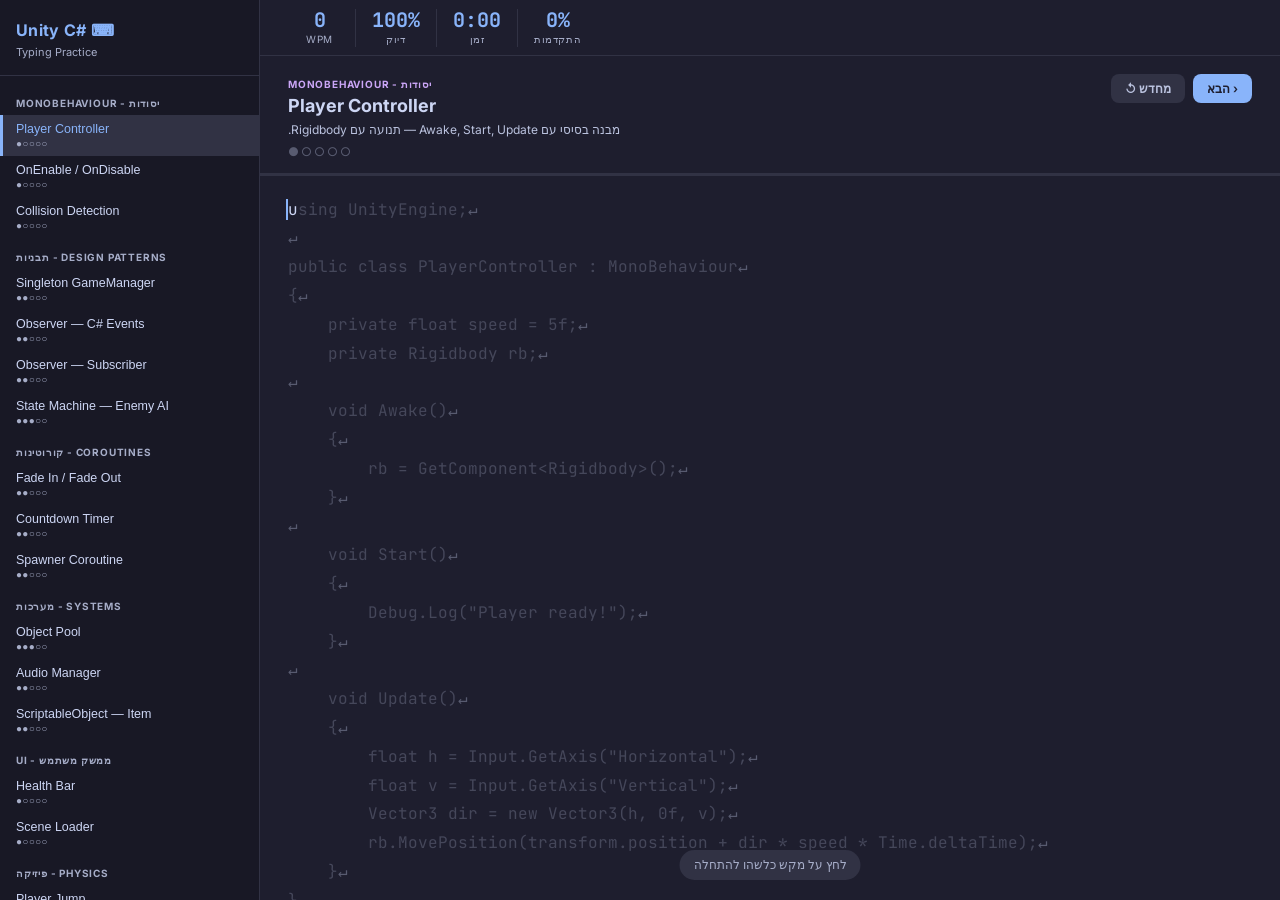
==== typing-practice/index.html @ 2d7cee96 "Add Unity C# typing practice web app Full typing practice app (TypingClub-style) for C# Unity code: " ====
<!DOCTYPE html>
<html lang="he" dir="ltr">
<head>
    <meta charset="UTF-8">
    <meta name="viewport" content="width=device-width, initial-scale=1.0">
    <title>Unity C# Typing Practice</title>
    <link rel="preconnect" href="https://fonts.googleapis.com">
    <link rel="preconnect" href="https://fonts.gstatic.com" crossorigin>
    <link href="https://fonts.googleapis.com/css2?family=JetBrains+Mono:wght@400;500;700&family=Inter:wght@400;500;600;700;800&display=swap" rel="stylesheet">
    <link rel="stylesheet" href="style.css">
</head>
<body>
<div class="app">

    <!-- ── Sidebar ── -->
    <aside class="sidebar">
        <div class="sidebar-header">
            <h1>Unity C# ⌨</h1>
            <p>Typing Practice</p>
        </div>
        <div class="lesson-list" id="lesson-list"></div>
    </aside>

    <!-- ── Main ── -->
    <main class="main">

        <!-- Stats Bar -->
        <div class="stats-bar">
            <div class="stat">
                <span class="stat-value" id="wpm">0</span>
                <span class="stat-label">WPM</span>
            </div>
            <div class="stat">
                <span class="stat-value" id="accuracy">100%</span>
                <span class="stat-label">דיוק</span>
            </div>
            <div class="stat">
                <span class="stat-value" id="timer">0:00</span>
                <span class="stat-label">זמן</span>
            </div>
            <div class="stat">
                <span class="stat-value" id="progress-pct">0%</span>
                <span class="stat-label">התקדמות</span>
            </div>
        </div>

        <!-- Lesson Header -->
        <div class="lesson-header">
            <div class="lesson-meta">
                <span class="lesson-category" id="lesson-category"></span>
                <h2 class="lesson-title" id="lesson-title"></h2>
                <p class="lesson-desc" id="lesson-desc"></p>
                <div class="difficulty-stars" id="difficulty-stars"></div>
            </div>
            <div class="lesson-controls">
                <button id="btn-restart" class="btn btn-secondary">↺ מחדש</button>
                <button id="btn-next" class="btn btn-primary">הבא ›</button>
            </div>
        </div>

        <!-- Progress Bar -->
        <div class="progress-bar">
            <div class="progress-fill" id="progress-fill"></div>
        </div>

        <!-- Code Display -->
        <div class="code-container">
            <div class="code-display" id="code-display"></div>
        </div>

        <!-- Hint -->
        <div class="hint" id="hint">לחץ על מקש כלשהו להתחלה</div>

        <!-- Completion Overlay -->
        <div class="completion" id="completion">
            <div class="completion-card">
                <h2>✓ שיעור הושלם!</h2>
                <div class="completion-stars" id="final-stars">☆☆☆</div>
                <div class="completion-stats">
                    <div class="completion-stat">
                        <span class="completion-value" id="final-wpm">0</span>
                        <span class="completion-label">WPM</span>
                    </div>
                    <div class="completion-stat">
                        <span class="completion-value" id="final-accuracy">100%</span>
                        <span class="completion-label">דיוק</span>
                    </div>
                    <div class="completion-stat">
                        <span class="completion-value" id="final-time">0:00</span>
                        <span class="completion-label">זמן</span>
                    </div>
                </div>
                <div class="completion-buttons">
                    <button id="btn-completion-retry" class="btn btn-secondary">↺ שוב</button>
                    <button id="btn-completion-next" class="btn btn-primary">הבא ›</button>
                </div>
            </div>
        </div>

    </main>
</div>

<script src="lessons.js"></script>
<script src="app.js"></script>
</body>
</html>
---- typing-practice/style.css ----
/* ── Variables (Catppuccin Mocha palette) ─────────────────────────── */
:root {
    --bg:          #1e1e2e;
    --bg-sidebar:  #181825;
    --surface0:    #313244;
    --surface1:    #45475a;
    --surface2:    #585b70;
    --text:        #cdd6f4;
    --subtext0:    #a6adc8;
    --subtext1:    #bac2de;
    --green:       #a6e3a1;
    --red:         #f38ba8;
    --blue:        #89b4fa;
    --yellow:      #f9e2af;
    --mauve:       #cba6f7;
    --peach:       #fab387;
    --pending:     #45475a;

    --font-code: 'JetBrains Mono', 'Fira Code', 'Cascadia Code', 'Consolas', monospace;
    --font-ui:   'Inter', -apple-system, BlinkMacSystemFont, 'Segoe UI', sans-serif;

    --sidebar-width: 260px;
    --header-height: 56px;
    --radius: 8px;
}

/* ── Reset ────────────────────────────────────────────────────────── */
*, *::before, *::after { box-sizing: border-box; margin: 0; padding: 0; }
html, body { height: 100%; overflow: hidden; }

body {
    font-family: var(--font-ui);
    background: var(--bg);
    color: var(--text);
    font-size: 14px;
    line-height: 1.5;
}

/* ── Layout ───────────────────────────────────────────────────────── */
.app {
    display: flex;
    height: 100vh;
    overflow: hidden;
}

/* ── Sidebar ──────────────────────────────────────────────────────── */
.sidebar {
    width: var(--sidebar-width);
    min-width: var(--sidebar-width);
    background: var(--bg-sidebar);
    display: flex;
    flex-direction: column;
    overflow: hidden;
    border-right: 1px solid var(--surface0);
}

.sidebar-header {
    padding: 18px 16px 14px;
    border-bottom: 1px solid var(--surface0);
    flex-shrink: 0;
}

.sidebar-header h1 {
    font-size: 16px;
    font-weight: 700;
    color: var(--blue);
    letter-spacing: 0.3px;
}

.sidebar-header p {
    font-size: 11px;
    color: var(--subtext0);
    margin-top: 2px;
}

.lesson-list {
    flex: 1;
    overflow-y: auto;
    padding: 8px 0;
}

.lesson-list::-webkit-scrollbar { width: 4px; }
.lesson-list::-webkit-scrollbar-track { background: transparent; }
.lesson-list::-webkit-scrollbar-thumb { background: var(--surface1); border-radius: 2px; }

.sidebar-category {
    font-size: 10px;
    font-weight: 700;
    text-transform: uppercase;
    letter-spacing: 0.8px;
    color: var(--subtext0);
    padding: 12px 16px 4px;
}

.lesson-btn {
    display: flex;
    flex-direction: column;
    width: 100%;
    text-align: left;
    background: none;
    border: none;
    cursor: pointer;
    padding: 7px 16px;
    gap: 2px;
    transition: background 0.12s;
}

.lesson-btn:hover { background: var(--surface0); }

.lesson-btn.active {
    background: var(--surface0);
    border-left: 3px solid var(--blue);
    padding-left: 13px;
}

.lesson-btn-title {
    font-size: 12.5px;
    color: var(--text);
    font-weight: 500;
}

.lesson-btn.active .lesson-btn-title { color: var(--blue); }

.lesson-btn-meta {
    font-size: 10px;
    color: var(--subtext0);
    display: flex;
    align-items: center;
    gap: 6px;
    letter-spacing: 0.3px;
}

.stars { color: var(--yellow); }

/* ── Main ─────────────────────────────────────────────────────────── */
.main {
    flex: 1;
    display: flex;
    flex-direction: column;
    overflow: hidden;
    position: relative;
}

/* ── Stats Bar ────────────────────────────────────────────────────── */
.stats-bar {
    display: flex;
    align-items: center;
    gap: 0;
    height: var(--header-height);
    border-bottom: 1px solid var(--surface0);
    flex-shrink: 0;
    padding: 0 24px;
}

.stat {
    display: flex;
    flex-direction: column;
    align-items: center;
    min-width: 72px;
    padding: 0 16px;
    border-right: 1px solid var(--surface0);
}

.stat:last-child { border-right: none; }

.stat-value {
    font-family: var(--font-code);
    font-size: 20px;
    font-weight: 700;
    color: var(--blue);
    line-height: 1.1;
}

.stat-label {
    font-size: 10px;
    color: var(--subtext0);
    text-transform: uppercase;
    letter-spacing: 0.6px;
    margin-top: 1px;
}

/* ── Lesson Header ────────────────────────────────────────────────── */
.lesson-header {
    display: flex;
    align-items: flex-start;
    justify-content: space-between;
    padding: 16px 28px 12px;
    flex-shrink: 0;
    gap: 16px;
}

.lesson-category {
    font-size: 10px;
    font-weight: 700;
    text-transform: uppercase;
    letter-spacing: 0.8px;
    color: var(--mauve);
}

.lesson-title {
    font-size: 18px;
    font-weight: 700;
    color: var(--text);
    margin-top: 2px;
    line-height: 1.2;
}

.lesson-desc {
    font-size: 12px;
    color: var(--subtext1);
    margin-top: 4px;
    direction: rtl;
}

.difficulty-stars {
    font-size: 12px;
    color: var(--surface2);
    margin-top: 4px;
    letter-spacing: 2px;
}

.lesson-controls {
    display: flex;
    gap: 8px;
    flex-shrink: 0;
    align-items: center;
    margin-top: 2px;
}

/* ── Buttons ──────────────────────────────────────────────────────── */
.btn {
    border: none;
    border-radius: var(--radius);
    cursor: pointer;
    font-family: var(--font-ui);
    font-size: 12px;
    font-weight: 600;
    padding: 7px 14px;
    transition: all 0.15s;
    white-space: nowrap;
}

.btn-secondary {
    background: var(--surface0);
    color: var(--subtext1);
}
.btn-secondary:hover { background: var(--surface1); color: var(--text); }

.btn-primary {
    background: var(--blue);
    color: var(--bg);
}
.btn-primary:hover { opacity: 0.88; }

/* ── Progress Bar ─────────────────────────────────────────────────── */
.progress-bar {
    height: 3px;
    background: var(--surface0);
    flex-shrink: 0;
}

.progress-fill {
    height: 100%;
    background: var(--blue);
    width: 0%;
    transition: width 0.1s linear;
}

/* ── Code Area ────────────────────────────────────────────────────── */
.code-container {
    flex: 1;
    overflow-y: auto;
    overflow-x: auto;
    padding: 20px 28px 28px;
    position: relative;
}

.code-container::-webkit-scrollbar { width: 6px; height: 6px; }
.code-container::-webkit-scrollbar-track { background: transparent; }
.code-container::-webkit-scrollbar-thumb { background: var(--surface1); border-radius: 3px; }

.code-display {
    font-family: var(--font-code);
    font-size: 16px;
    line-height: 1.8;
    white-space: pre;
    tab-size: 4;
    user-select: none;
    display: inline-block;
    min-width: 100%;
}

/* ── Character States ─────────────────────────────────────────────── */
.char { display: inline; }

.char-pending  { color: var(--pending); }

.char-correct  { color: var(--green); }

.char-current  {
    color: var(--text);
    box-shadow: -2px 0 0 var(--blue);
    animation: cursor-blink 1s step-end infinite;
}

.char-current.char-wrong {
    color: var(--bg);
    background: var(--red);
    border-radius: 2px;
    box-shadow: none;
    animation: none;
}

/* Newline indicator */
.char-newline { color: var(--surface2) !important; }
.char-correct.char-newline { color: var(--green) !important; opacity: 0.6; }

@keyframes cursor-blink {
    0%, 100% { box-shadow: -2px 0 0 var(--blue); }
    50%       { box-shadow: -2px 0 0 transparent; }
}

@keyframes shake-x {
    0%, 100% { transform: translateX(0); }
    20%       { transform: translateX(-4px); }
    60%       { transform: translateX(4px); }
}

.shake { animation: shake-x 0.25s ease; }

/* ── Hint ─────────────────────────────────────────────────────────── */
.hint {
    position: absolute;
    bottom: 20px;
    left: 50%;
    transform: translateX(-50%);
    font-size: 12px;
    color: var(--subtext0);
    background: var(--surface0);
    padding: 6px 14px;
    border-radius: 20px;
    pointer-events: none;
    white-space: nowrap;
}

/* ── Completion Screen ────────────────────────────────────────────── */
.completion {
    position: absolute;
    inset: 0;
    background: rgba(30, 30, 46, 0.88);
    backdrop-filter: blur(8px);
    display: flex;
    align-items: center;
    justify-content: center;
    opacity: 0;
    pointer-events: none;
    transition: opacity 0.25s;
    z-index: 10;
}

.completion.visible {
    opacity: 1;
    pointer-events: all;
}

.completion-card {
    background: var(--bg-sidebar);
    border: 1px solid var(--surface0);
    border-radius: 16px;
    padding: 32px 40px;
    text-align: center;
    min-width: 340px;
    box-shadow: 0 20px 60px rgba(0,0,0,0.5);
}

.completion-card h2 {
    font-size: 24px;
    font-weight: 800;
    color: var(--green);
    margin-bottom: 6px;
}

.completion-stars {
    font-size: 28px;
    color: var(--yellow);
    letter-spacing: 4px;
    margin: 8px 0 20px;
}

.completion-stats {
    display: flex;
    justify-content: center;
    gap: 24px;
    margin-bottom: 24px;
}

.completion-stat {
    display: flex;
    flex-direction: column;
    align-items: center;
    gap: 4px;
}

.completion-value {
    font-family: var(--font-code);
    font-size: 28px;
    font-weight: 700;
    color: var(--blue);
}

.completion-label {
    font-size: 11px;
    color: var(--subtext0);
    text-transform: uppercase;
    letter-spacing: 0.8px;
}

.completion-buttons {
    display: flex;
    gap: 10px;
    justify-content: center;
}

.completion-buttons .btn { padding: 10px 22px; font-size: 14px; }

/* ── Responsive ───────────────────────────────────────────────────── */
@media (max-width: 700px) {
    .sidebar { width: 200px; min-width: 200px; }
    .code-display { font-size: 13px; }
    .stat { min-width: 56px; padding: 0 10px; }
    .stat-value { font-size: 16px; }
    .lesson-header { padding: 12px 16px 8px; }
    .code-container { padding: 12px 16px 20px; }
}
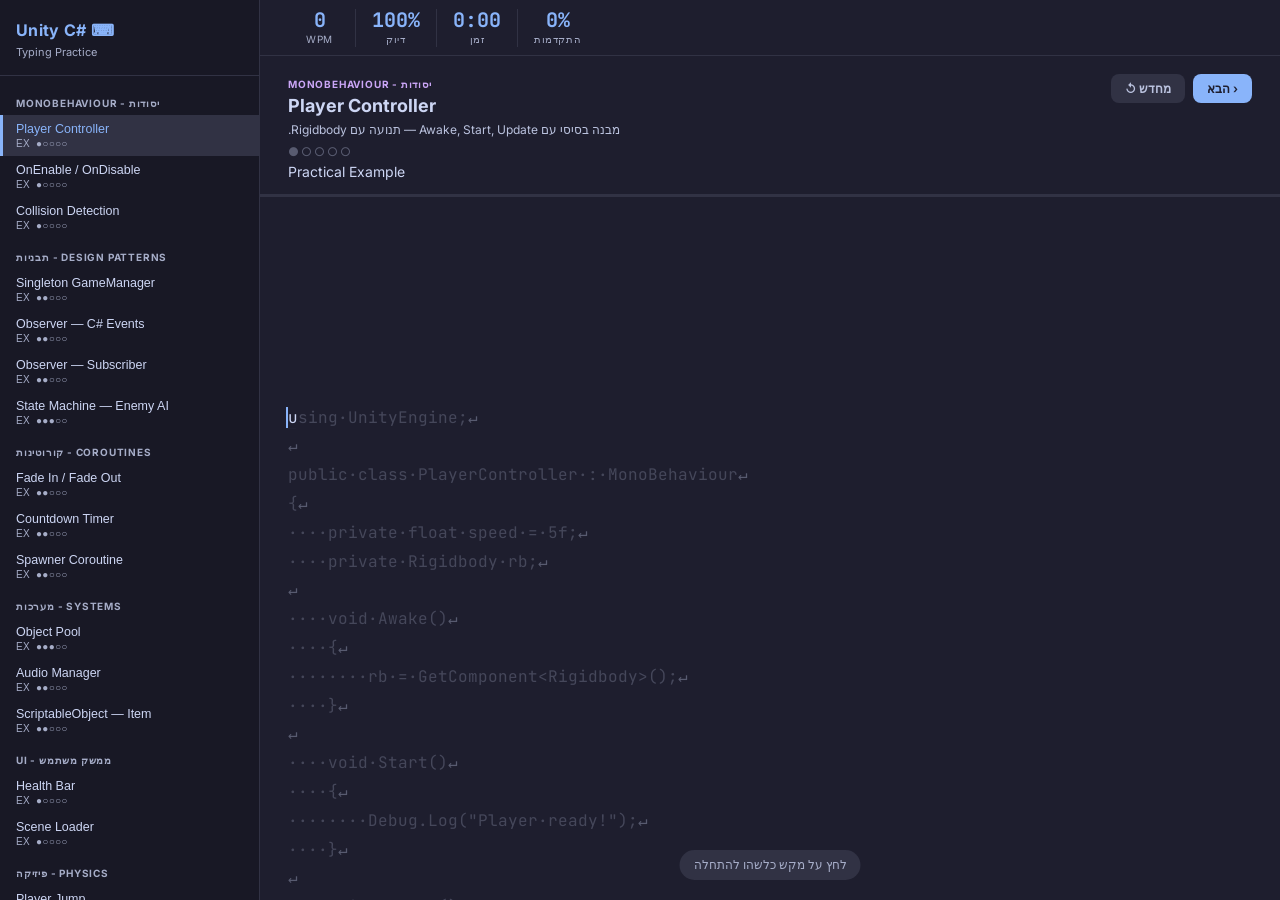
==== commit da3b5a22: "Overhaul typing practice: typewriter scroll + Unity API content Scrolling — typewriter effect: - ove" ====
--- a/typing-practice/index.html
+++ b/typing-practice/index.html
@@ -51,6 +51,7 @@
                 <h2 class="lesson-title" id="lesson-title"></h2>
                 <p class="lesson-desc" id="lesson-desc"></p>
                 <div class="difficulty-stars" id="difficulty-stars"></div>
+                <span id="lesson-type-badge" class="lesson-type-label type-api"></span>
             </div>
             <div class="lesson-controls">
                 <button id="btn-restart" class="btn btn-secondary">↺ מחדש</button>
@@ -64,7 +65,7 @@
         </div>
 
         <!-- Code Display -->
-        <div class="code-container">
+        <div class="code-container" id="code-container">
             <div class="code-display" id="code-display"></div>
         </div>
 
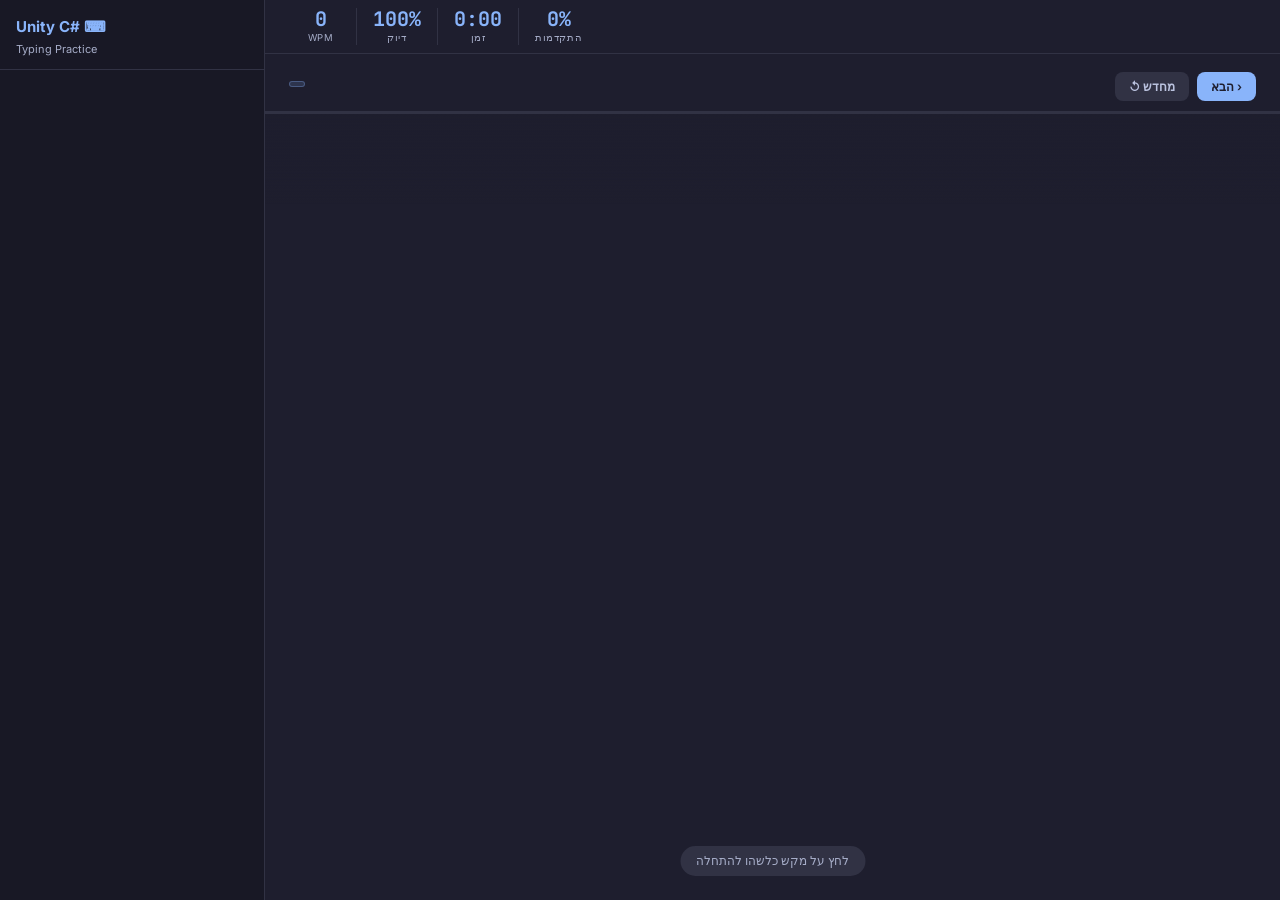
==== commit fd3814d4: "Restructure lessons into folders: api/, examples/, shell-bound/" ====
--- a/typing-practice/index.html
+++ b/typing-practice/index.html
@@ -12,16 +12,16 @@
 <body>
 <div class="app">
 
-    <!-- ── Sidebar ── -->
+    <!-- Sidebar -->
     <aside class="sidebar">
         <div class="sidebar-header">
-            <h1>Unity C# ⌨</h1>
+            <h1>Unity C# &#x2328;</h1>
             <p>Typing Practice</p>
         </div>
         <div class="lesson-list" id="lesson-list"></div>
     </aside>
 
-    <!-- ── Main ── -->
+    <!-- Main -->
     <main class="main">
 
         <!-- Stats Bar -->
@@ -32,15 +32,15 @@
             </div>
             <div class="stat">
                 <span class="stat-value" id="accuracy">100%</span>
-                <span class="stat-label">דיוק</span>
+                <span class="stat-label">&#x05D3;&#x05D9;&#x05D5;&#x05E7;</span>
             </div>
             <div class="stat">
                 <span class="stat-value" id="timer">0:00</span>
-                <span class="stat-label">זמן</span>
+                <span class="stat-label">&#x05D6;&#x05DE;&#x05DF;</span>
             </div>
             <div class="stat">
                 <span class="stat-value" id="progress-pct">0%</span>
-                <span class="stat-label">התקדמות</span>
+                <span class="stat-label">&#x05D4;&#x05EA;&#x05E7;&#x05D3;&#x05DE;&#x05D5;&#x05EA;</span>
             </div>
         </div>
 
@@ -54,8 +54,8 @@
                 <span id="lesson-type-badge" class="lesson-type-label type-api"></span>
             </div>
             <div class="lesson-controls">
-                <button id="btn-restart" class="btn btn-secondary">↺ מחדש</button>
-                <button id="btn-next" class="btn btn-primary">הבא ›</button>
+                <button id="btn-restart" class="btn btn-secondary">&#x21BA; &#x05DE;&#x05D7;&#x05D3;&#x05E9;</button>
+                <button id="btn-next" class="btn btn-primary">&#x05D4;&#x05D1;&#x05D0; &#x203A;</button>
             </div>
         </div>
 
@@ -70,13 +70,13 @@
         </div>
 
         <!-- Hint -->
-        <div class="hint" id="hint">לחץ על מקש כלשהו להתחלה</div>
+        <div class="hint" id="hint">&#x05DC;&#x05D7;&#x05E5; &#x05E2;&#x05DC; &#x05DE;&#x05E7;&#x05E9; &#x05DB;&#x05DC;&#x05E9;&#x05D4;&#x05D5; &#x05DC;&#x05D4;&#x05EA;&#x05D7;&#x05DC;&#x05D4;</div>
 
         <!-- Completion Overlay -->
         <div class="completion" id="completion">
             <div class="completion-card">
-                <h2>✓ שיעור הושלם!</h2>
-                <div class="completion-stars" id="final-stars">☆☆☆</div>
+                <h2>&#x2713; &#x05E9;&#x05D9;&#x05E2;&#x05D5;&#x05E8; &#x05D4;&#x05D5;&#x05E9;&#x05DC;&#x05DD;!</h2>
+                <div class="completion-stars" id="final-stars">&#x2606;&#x2606;&#x2606;</div>
                 <div class="completion-stats">
                     <div class="completion-stat">
                         <span class="completion-value" id="final-wpm">0</span>
@@ -84,16 +84,16 @@
                     </div>
                     <div class="completion-stat">
                         <span class="completion-value" id="final-accuracy">100%</span>
-                        <span class="completion-label">דיוק</span>
+                        <span class="completion-label">&#x05D3;&#x05D9;&#x05D5;&#x05E7;</span>
                     </div>
                     <div class="completion-stat">
                         <span class="completion-value" id="final-time">0:00</span>
-                        <span class="completion-label">זמן</span>
+                        <span class="completion-label">&#x05D6;&#x05DE;&#x05DF;</span>
                     </div>
                 </div>
                 <div class="completion-buttons">
-                    <button id="btn-completion-retry" class="btn btn-secondary">↺ שוב</button>
-                    <button id="btn-completion-next" class="btn btn-primary">הבא ›</button>
+                    <button id="btn-completion-retry" class="btn btn-secondary">&#x21BA; &#x05E9;&#x05D5;&#x05D1;</button>
+                    <button id="btn-completion-next" class="btn btn-primary">&#x05D4;&#x05D1;&#x05D0; &#x203A;</button>
                 </div>
             </div>
         </div>
@@ -101,7 +101,11 @@
     </main>
 </div>
 
-<script src="lessons.js"></script>
+<!-- Lesson packs — add new packs by adding a <script> here -->
+<script src="lessons/api/lessons-api.js"></script>
+<script src="lessons/shell-bound/lessons-shell-bound.js"></script>
+<script src="lessons/examples/lessons-examples.js"></script>
+<script src="lessons-loader.js"></script>
 <script src="app.js"></script>
 </body>
 </html>
--- a/typing-practice/style.css
+++ b/typing-practice/style.css
@@ -1,4 +1,4 @@
-/* ── Variables (Catppuccin Mocha palette) ─────────────────────────── */
+/* ── Variables (Catppuccin Mocha) ─────────────────────────────────── */
 :root {
     --bg:          #1e1e2e;
     --bg-sidebar:  #181825;
@@ -14,14 +14,16 @@
     --yellow:      #f9e2af;
     --mauve:       #cba6f7;
     --peach:       #fab387;
+    --teal:        #94e2d5;
     --pending:     #45475a;
+    --space-dot:   #3a3a52;
 
     --font-code: 'JetBrains Mono', 'Fira Code', 'Cascadia Code', 'Consolas', monospace;
     --font-ui:   'Inter', -apple-system, BlinkMacSystemFont, 'Segoe UI', sans-serif;
 
-    --sidebar-width: 260px;
-    --header-height: 56px;
-    --radius: 8px;
+    --sidebar-w: 265px;
+    --header-h:  54px;
+    --radius:    8px;
 }
 
 /* ── Reset ────────────────────────────────────────────────────────── */
@@ -45,8 +47,8 @@
 
 /* ── Sidebar ──────────────────────────────────────────────────────── */
 .sidebar {
-    width: var(--sidebar-width);
-    min-width: var(--sidebar-width);
+    width: var(--sidebar-w);
+    min-width: var(--sidebar-w);
     background: var(--bg-sidebar);
     display: flex;
     flex-direction: column;
@@ -55,16 +57,15 @@
 }
 
 .sidebar-header {
-    padding: 18px 16px 14px;
+    padding: 16px 16px 12px;
     border-bottom: 1px solid var(--surface0);
     flex-shrink: 0;
 }
 
 .sidebar-header h1 {
-    font-size: 16px;
+    font-size: 15px;
     font-weight: 700;
     color: var(--blue);
-    letter-spacing: 0.3px;
 }
 
 .sidebar-header p {
@@ -76,10 +77,10 @@
 .lesson-list {
     flex: 1;
     overflow-y: auto;
-    padding: 8px 0;
-}
-
-.lesson-list::-webkit-scrollbar { width: 4px; }
+    padding: 6px 0;
+}
+
+.lesson-list::-webkit-scrollbar { width: 3px; }
 .lesson-list::-webkit-scrollbar-track { background: transparent; }
 .lesson-list::-webkit-scrollbar-thumb { background: var(--surface1); border-radius: 2px; }
 
@@ -89,7 +90,7 @@
     text-transform: uppercase;
     letter-spacing: 0.8px;
     color: var(--subtext0);
-    padding: 12px 16px 4px;
+    padding: 10px 14px 3px;
 }
 
 .lesson-btn {
@@ -99,24 +100,27 @@
     text-align: left;
     background: none;
     border: none;
+    border-left: 3px solid transparent;
     cursor: pointer;
-    padding: 7px 16px;
+    padding: 6px 14px 6px 11px;
     gap: 2px;
-    transition: background 0.12s;
+    transition: background 0.1s;
 }
 
 .lesson-btn:hover { background: var(--surface0); }
 
 .lesson-btn.active {
     background: var(--surface0);
-    border-left: 3px solid var(--blue);
-    padding-left: 13px;
+    border-left-color: var(--blue);
 }
 
 .lesson-btn-title {
-    font-size: 12.5px;
+    font-size: 12px;
     color: var(--text);
     font-weight: 500;
+    white-space: nowrap;
+    overflow: hidden;
+    text-overflow: ellipsis;
 }
 
 .lesson-btn.active .lesson-btn-title { color: var(--blue); }
@@ -126,9 +130,19 @@
     color: var(--subtext0);
     display: flex;
     align-items: center;
-    gap: 6px;
+    gap: 5px;
+}
+
+.badge {
+    font-size: 9px;
+    font-weight: 700;
+    padding: 1px 4px;
+    border-radius: 3px;
     letter-spacing: 0.3px;
 }
+
+.badge-api { background: var(--blue);  color: var(--bg); }
+.badge-ex  { background: var(--teal);  color: var(--bg); }
 
 .stars { color: var(--yellow); }
 
@@ -145,11 +159,11 @@
 .stats-bar {
     display: flex;
     align-items: center;
-    gap: 0;
-    height: var(--header-height);
+    height: var(--header-h);
     border-bottom: 1px solid var(--surface0);
     flex-shrink: 0;
-    padding: 0 24px;
+    padding: 0 20px;
+    gap: 0;
 }
 
 .stat {
@@ -169,10 +183,11 @@
     font-weight: 700;
     color: var(--blue);
     line-height: 1.1;
+    transition: color 0.2s;
 }
 
 .stat-label {
-    font-size: 10px;
+    font-size: 9.5px;
     color: var(--subtext0);
     text-transform: uppercase;
     letter-spacing: 0.6px;
@@ -184,9 +199,10 @@
     display: flex;
     align-items: flex-start;
     justify-content: space-between;
-    padding: 16px 28px 12px;
+    padding: 14px 24px 10px;
     flex-shrink: 0;
     gap: 16px;
+    border-bottom: 1px solid var(--surface0);
 }
 
 .lesson-category {
@@ -198,33 +214,44 @@
 }
 
 .lesson-title {
-    font-size: 18px;
+    font-size: 16px;
     font-weight: 700;
     color: var(--text);
     margin-top: 2px;
-    line-height: 1.2;
 }
 
 .lesson-desc {
-    font-size: 12px;
+    font-size: 11px;
     color: var(--subtext1);
-    margin-top: 4px;
+    margin-top: 3px;
     direction: rtl;
 }
 
 .difficulty-stars {
-    font-size: 12px;
+    font-size: 11px;
     color: var(--surface2);
-    margin-top: 4px;
+    margin-top: 3px;
     letter-spacing: 2px;
 }
+
+.lesson-type-label {
+    display: inline-block;
+    font-size: 10px;
+    font-weight: 700;
+    padding: 2px 7px;
+    border-radius: 4px;
+    margin-top: 5px;
+    letter-spacing: 0.3px;
+}
+
+.type-api     { background: rgba(137,180,250,0.15); color: var(--blue);  border: 1px solid rgba(137,180,250,0.3); }
+.type-example { background: rgba(148,226,213,0.15); color: var(--teal); border: 1px solid rgba(148,226,213,0.3); }
 
 .lesson-controls {
     display: flex;
     gap: 8px;
     flex-shrink: 0;
-    align-items: center;
-    margin-top: 2px;
+    margin-top: 4px;
 }
 
 /* ── Buttons ──────────────────────────────────────────────────────── */
@@ -236,84 +263,111 @@
     font-size: 12px;
     font-weight: 600;
     padding: 7px 14px;
-    transition: all 0.15s;
+    transition: all 0.12s;
     white-space: nowrap;
 }
 
-.btn-secondary {
-    background: var(--surface0);
-    color: var(--subtext1);
-}
+.btn-secondary { background: var(--surface0); color: var(--subtext1); }
 .btn-secondary:hover { background: var(--surface1); color: var(--text); }
-
-.btn-primary {
-    background: var(--blue);
-    color: var(--bg);
-}
-.btn-primary:hover { opacity: 0.88; }
-
-/* ── Progress Bar ─────────────────────────────────────────────────── */
-.progress-bar {
-    height: 3px;
-    background: var(--surface0);
-    flex-shrink: 0;
-}
-
+.btn-primary   { background: var(--blue); color: var(--bg); }
+.btn-primary:hover { opacity: 0.85; }
+
+/* ── Progress Bar (thin line, no panel) ──────────────────────────── */
+.progress-bar { height: 2px; background: var(--surface0); flex-shrink: 0; }
 .progress-fill {
     height: 100%;
-    background: var(--blue);
+    background: linear-gradient(to right, var(--blue), var(--mauve));
     width: 0%;
-    transition: width 0.1s linear;
-}
-
-/* ── Code Area ────────────────────────────────────────────────────── */
+    transition: width 0.08s linear;
+}
+
+/* ── Code Container — OVERFLOW HIDDEN for typewriter scroll ─────── */
 .code-container {
     flex: 1;
-    overflow-y: auto;
-    overflow-x: auto;
-    padding: 20px 28px 28px;
+    overflow: hidden;       /* text scrolls OUT of view above/below */
     position: relative;
-}
-
-.code-container::-webkit-scrollbar { width: 6px; height: 6px; }
-.code-container::-webkit-scrollbar-track { background: transparent; }
-.code-container::-webkit-scrollbar-thumb { background: var(--surface1); border-radius: 3px; }
-
+    padding: 0 28px;        /* left/right padding only */
+}
+
+/* Gradient fade at top — gives "text disappearing upward" feel */
+.code-container::before,
+.code-container::after {
+    content: '';
+    position: absolute;
+    left: 0; right: 0;
+    z-index: 2;
+    pointer-events: none;
+}
+
+.code-container::before {
+    top: 0;
+    height: 90px;
+    background: linear-gradient(to bottom, var(--bg) 0%, transparent 100%);
+}
+
+.code-container::after {
+    bottom: 0;
+    height: 120px;
+    background: linear-gradient(to top, var(--bg) 0%, transparent 100%);
+}
+
+/* ── Code Display — animated via translateY ─────────────────────── */
 .code-display {
     font-family: var(--font-code);
-    font-size: 16px;
-    line-height: 1.8;
+    font-size: 15.5px;
+    line-height: 2;          /* generous line height makes each line readable */
     white-space: pre;
     tab-size: 4;
     user-select: none;
-    display: inline-block;
-    min-width: 100%;
+    padding-top: 24px;       /* small top pad before first line */
+    padding-bottom: 40vh;    /* large bottom pad so last lines can scroll to top */
+
+    /* Animated by app.js — this is the typewriter scroll mechanism */
+    will-change: transform;
+    transition: transform 0.18s cubic-bezier(0.25, 0.46, 0.45, 0.94);
 }
 
 /* ── Character States ─────────────────────────────────────────────── */
 .char { display: inline; }
 
-.char-pending  { color: var(--pending); }
-
-.char-correct  { color: var(--green); }
-
-.char-current  {
+/* Pending — not yet typed; dim/muted so focus stays on current position */
+.char-pending { color: var(--pending); }
+
+/* Space dots — subtle visibility for upcoming spaces */
+.char-space.char-pending { color: var(--space-dot); }
+
+/* Correct — typed accurately; bright green confirmation */
+.char-correct { color: var(--green); }
+
+/* Correct space — dimmer so the column of dots doesn't dominate */
+.char-space.char-correct { color: rgba(166, 227, 161, 0.45); }
+
+/* Correct newline — even dimmer, just a faint ↵ */
+.char-newline.char-correct { color: rgba(166, 227, 161, 0.3); }
+
+/* Current — the character to type RIGHT NOW; blinking cursor to its left */
+.char-current {
     color: var(--text);
+    position: relative;
     box-shadow: -2px 0 0 var(--blue);
-    animation: cursor-blink 1s step-end infinite;
-}
-
+    animation: cursor-blink 1.1s step-end infinite;
+}
+
+/* Error state — wrong key pressed; red background, user must Backspace */
 .char-current.char-wrong {
     color: var(--bg);
     background: var(--red);
-    border-radius: 2px;
+    border-radius: 3px;
     box-shadow: none;
     animation: none;
 }
 
-/* Newline indicator */
-.char-newline { color: var(--surface2) !important; }
-.char-correct.char-newline { color: var(--green) !important; opacity: 0.6; }
+/* Newline marker — only visible when it's the current position */
+.char-newline.char-pending { color: transparent; }      /* hidden until cursor reaches it */
+.char-newline.char-current { color: var(--surface1); }  /* show ↵ when it's the cursor target */
+
+/* Space dots — show only when current */
+.char-space.char-current { color: var(--text); }
 
 @keyframes cursor-blink {
     0%, 100% { box-shadow: -2px 0 0 var(--blue); }
@@ -322,113 +376,86 @@
 
 @keyframes shake-x {
     0%, 100% { transform: translateX(0); }
-    20%       { transform: translateX(-4px); }
-    60%       { transform: translateX(4px); }
-}
-
-.shake { animation: shake-x 0.25s ease; }
+    25%       { transform: translateX(-5px); }
+    75%       { transform: translateX(5px); }
+}
+
+.shake { animation: shake-x 0.25s ease; display: inline-block; }
 
 /* ── Hint ─────────────────────────────────────────────────────────── */
 .hint {
     position: absolute;
-    bottom: 20px;
+    bottom: 24px;
     left: 50%;
     transform: translateX(-50%);
     font-size: 12px;
     color: var(--subtext0);
     background: var(--surface0);
-    padding: 6px 14px;
+    padding: 6px 16px;
     border-radius: 20px;
     pointer-events: none;
+    z-index: 5;
     white-space: nowrap;
 }
 
-/* ── Completion Screen ────────────────────────────────────────────── */
+/* ── Completion Overlay ───────────────────────────────────────────── */
 .completion {
     position: absolute;
     inset: 0;
-    background: rgba(30, 30, 46, 0.88);
-    backdrop-filter: blur(8px);
+    background: rgba(30, 30, 46, 0.90);
+    backdrop-filter: blur(10px);
     display: flex;
     align-items: center;
     justify-content: center;
     opacity: 0;
     pointer-events: none;
-    transition: opacity 0.25s;
-    z-index: 10;
-}
-
-.completion.visible {
-    opacity: 1;
-    pointer-events: all;
-}
+    transition: opacity 0.22s;
+    z-index: 20;
+}
+
+.completion.visible { opacity: 1; pointer-events: all; }
 
 .completion-card {
     background: var(--bg-sidebar);
     border: 1px solid var(--surface0);
     border-radius: 16px;
-    padding: 32px 40px;
+    padding: 30px 40px;
     text-align: center;
-    min-width: 340px;
-    box-shadow: 0 20px 60px rgba(0,0,0,0.5);
-}
-
-.completion-card h2 {
-    font-size: 24px;
-    font-weight: 800;
-    color: var(--green);
-    margin-bottom: 6px;
-}
+    min-width: 320px;
+    box-shadow: 0 24px 60px rgba(0, 0, 0, 0.55);
+}
+
+.completion-card h2 { font-size: 22px; font-weight: 800; color: var(--green); }
 
 .completion-stars {
-    font-size: 28px;
+    font-size: 26px;
     color: var(--yellow);
-    letter-spacing: 4px;
-    margin: 8px 0 20px;
+    letter-spacing: 6px;
+    margin: 8px 0 18px;
 }
 
 .completion-stats {
     display: flex;
     justify-content: center;
     gap: 24px;
-    margin-bottom: 24px;
-}
-
-.completion-stat {
-    display: flex;
-    flex-direction: column;
-    align-items: center;
-    gap: 4px;
-}
+    margin-bottom: 22px;
+}
+
+.completion-stat { display: flex; flex-direction: column; align-items: center; gap: 3px; }
 
 .completion-value {
     font-family: var(--font-code);
-    font-size: 28px;
+    font-size: 26px;
     font-weight: 700;
     color: var(--blue);
 }
 
 .completion-label {
-    font-size: 11px;
+    font-size: 10px;
     color: var(--subtext0);
     text-transform: uppercase;
     letter-spacing: 0.8px;
 }
 
-.completion-buttons {
-    display: flex;
-    gap: 10px;
-    justify-content: center;
-}
-
-.completion-buttons .btn { padding: 10px 22px; font-size: 14px; }
-
-/* ── Responsive ───────────────────────────────────────────────────── */
-@media (max-width: 700px) {
-    .sidebar { width: 200px; min-width: 200px; }
-    .code-display { font-size: 13px; }
-    .stat { min-width: 56px; padding: 0 10px; }
-    .stat-value { font-size: 16px; }
-    .lesson-header { padding: 12px 16px 8px; }
-    .code-container { padding: 12px 16px 20px; }
-}
+.completion-buttons { display: flex; gap: 10px; justify-content: center; }
+.completion-buttons .btn { padding: 9px 22px; font-size: 13px; }
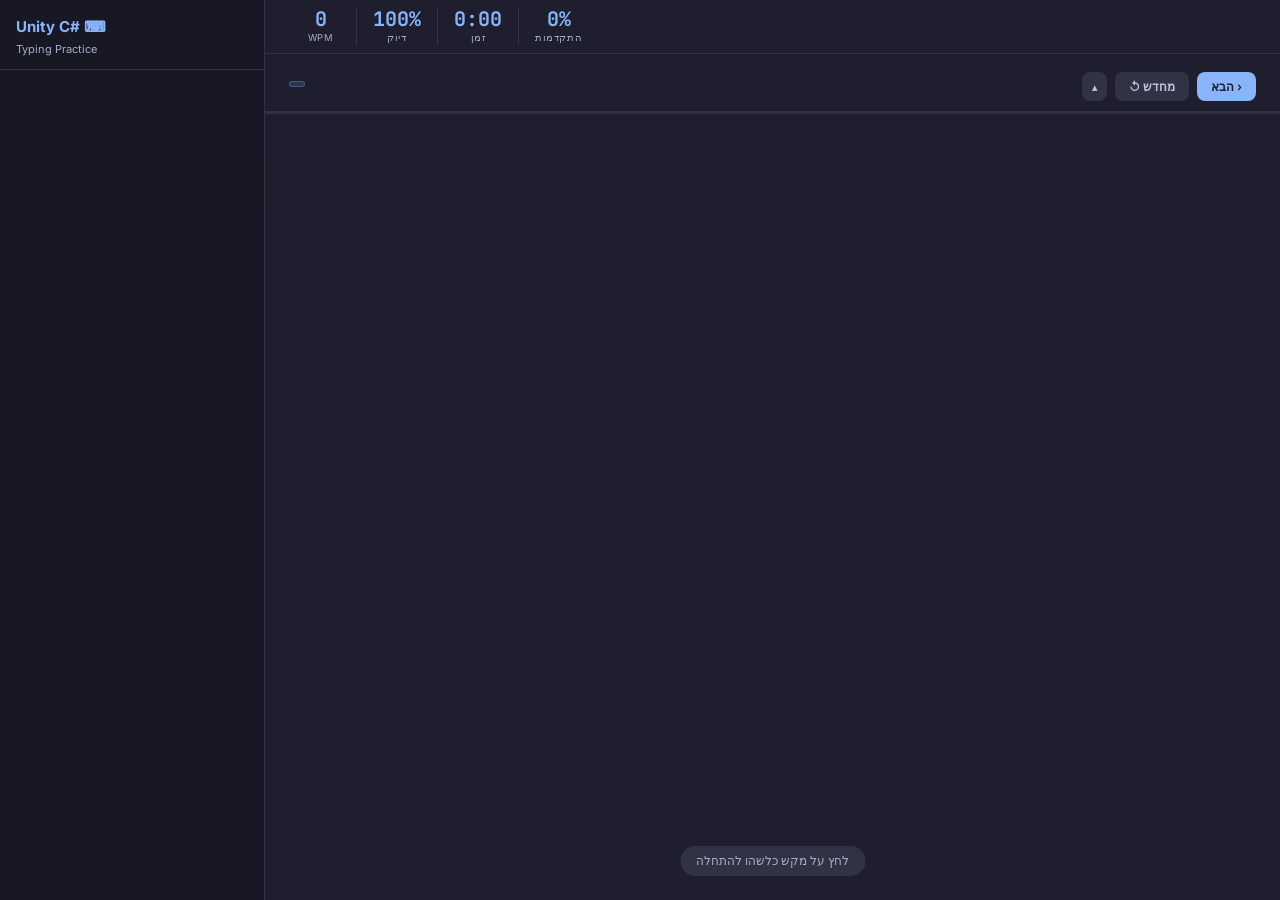
==== commit 3ac5233c: "feat: add collapsible lesson header to expand code typing area - Added collapse toggle button (▴/▾) " ====
--- a/typing-practice/index.html
+++ b/typing-practice/index.html
@@ -45,15 +45,18 @@
         </div>
 
         <!-- Lesson Header -->
-        <div class="lesson-header">
+        <div class="lesson-header" id="lesson-header">
             <div class="lesson-meta">
                 <span class="lesson-category" id="lesson-category"></span>
                 <h2 class="lesson-title" id="lesson-title"></h2>
-                <p class="lesson-desc" id="lesson-desc"></p>
-                <div class="difficulty-stars" id="difficulty-stars"></div>
-                <span id="lesson-type-badge" class="lesson-type-label type-api"></span>
+                <div class="lesson-meta-collapsible">
+                    <p class="lesson-desc" id="lesson-desc"></p>
+                    <div class="difficulty-stars" id="difficulty-stars"></div>
+                    <span id="lesson-type-badge" class="lesson-type-label type-api"></span>
+                </div>
             </div>
             <div class="lesson-controls">
+                <button id="btn-collapse" class="btn btn-secondary" title="&#x05D4;&#x05E1;&#x05EA;&#x05E8; &#x05E4;&#x05E8;&#x05D8;&#x05D9;&#x05DD;">&#x25B4;</button>
                 <button id="btn-restart" class="btn btn-secondary">&#x21BA; &#x05DE;&#x05D7;&#x05D3;&#x05E9;</button>
                 <button id="btn-next" class="btn btn-primary">&#x05D4;&#x05D1;&#x05D0; &#x203A;</button>
             </div>
--- a/typing-practice/style.css
+++ b/typing-practice/style.css
@@ -254,6 +254,38 @@
     margin-top: 4px;
 }
 
+/* ── Collapsed header ─────────────────────────────────────────── */
+.lesson-header {
+    transition: padding 0.18s ease;
+}
+
+.lesson-header.collapsed {
+    padding: 7px 24px;
+    align-items: center;
+}
+
+.lesson-header.collapsed .lesson-meta-collapsible {
+    display: none;
+}
+
+.lesson-header.collapsed .lesson-title {
+    font-size: 13px;
+    margin-top: 0;
+}
+
+.lesson-header.collapsed .lesson-category {
+    display: none;
+}
+
+.lesson-header.collapsed .lesson-controls {
+    margin-top: 0;
+}
+
+#btn-collapse {
+    font-size: 10px;
+    padding: 7px 10px;
+}
+
 /* ── Buttons ──────────────────────────────────────────────────────── */
 .btn {
     border: none;
